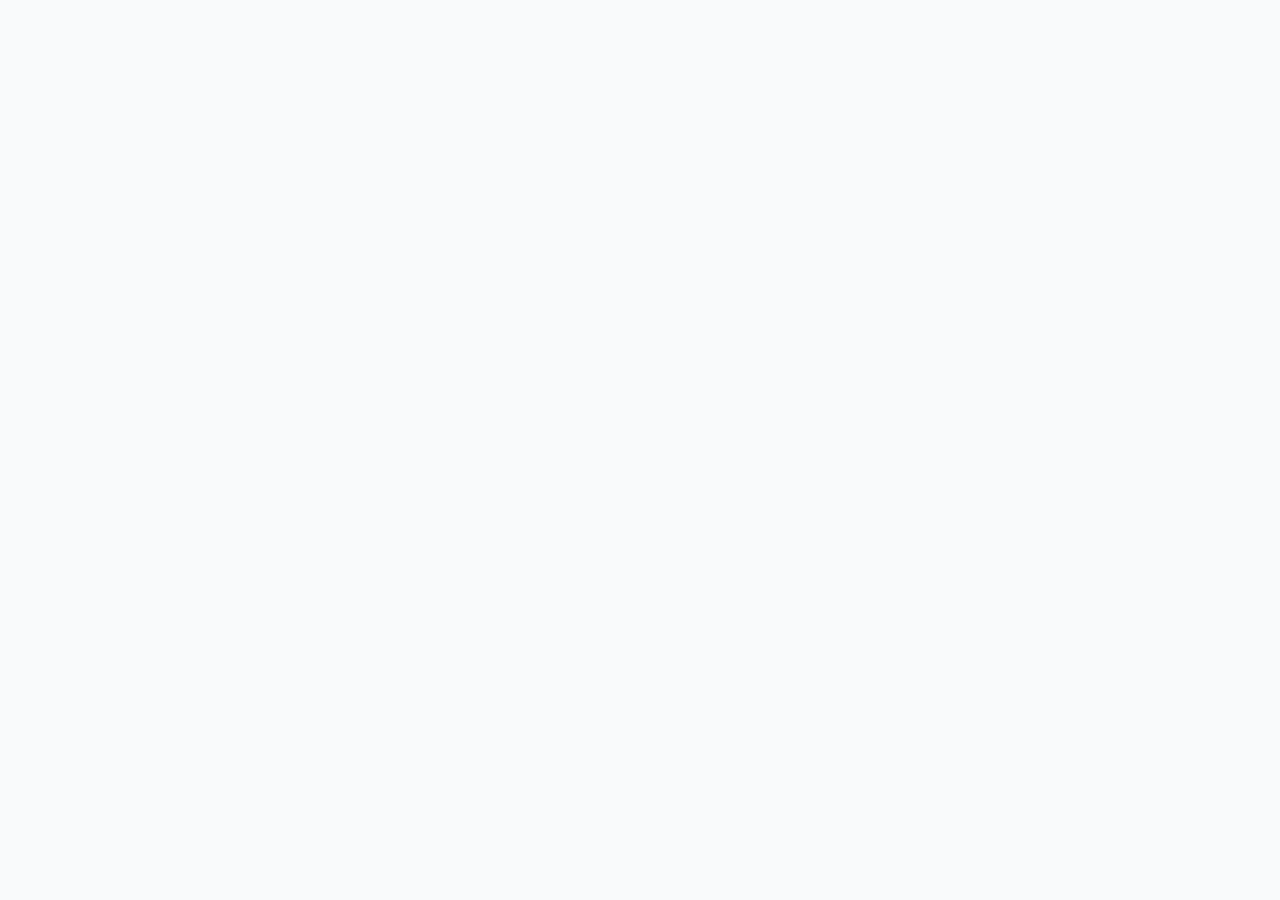
==== moive seat booking/index.html @ e33c1809 "updating with new movie booking system" ====
<!DOCTYPE html>
<html lang="en">
<head>
    <meta charset="UTF-8">
    <meta http-equiv="X-UA-Compatible" content="IE=edge">
    <meta name="viewport" content="width=device-width, initial-scale=1.0">
    <link rel="stylesheet" href="style.css">
    <title>Movie Seat booking system</title>
</head>
<body>
    <div class="container">

    </div>

    <script src="app.js"></script>
</body>
</html>
---- moive seat booking/style.css ----
@import url('https://fonts.googleapis.com/css2?family=Open+Sans&display=swap');


* {
    box-sizing: border-box;
}

body {
    background-color: #f9fafb;
    font-family: 'Open Sans', sans-serif;
    display: flex;
    align-items: center;
    justify-content: center;
    min-height: 100vh;
    margin: 0;
}

.container {
    background-color: #fff;
    border-radius: 5px;
    box-shadow: 0 2px 10px rgba(0,0,0, 0.3);
    width: 400px;
}
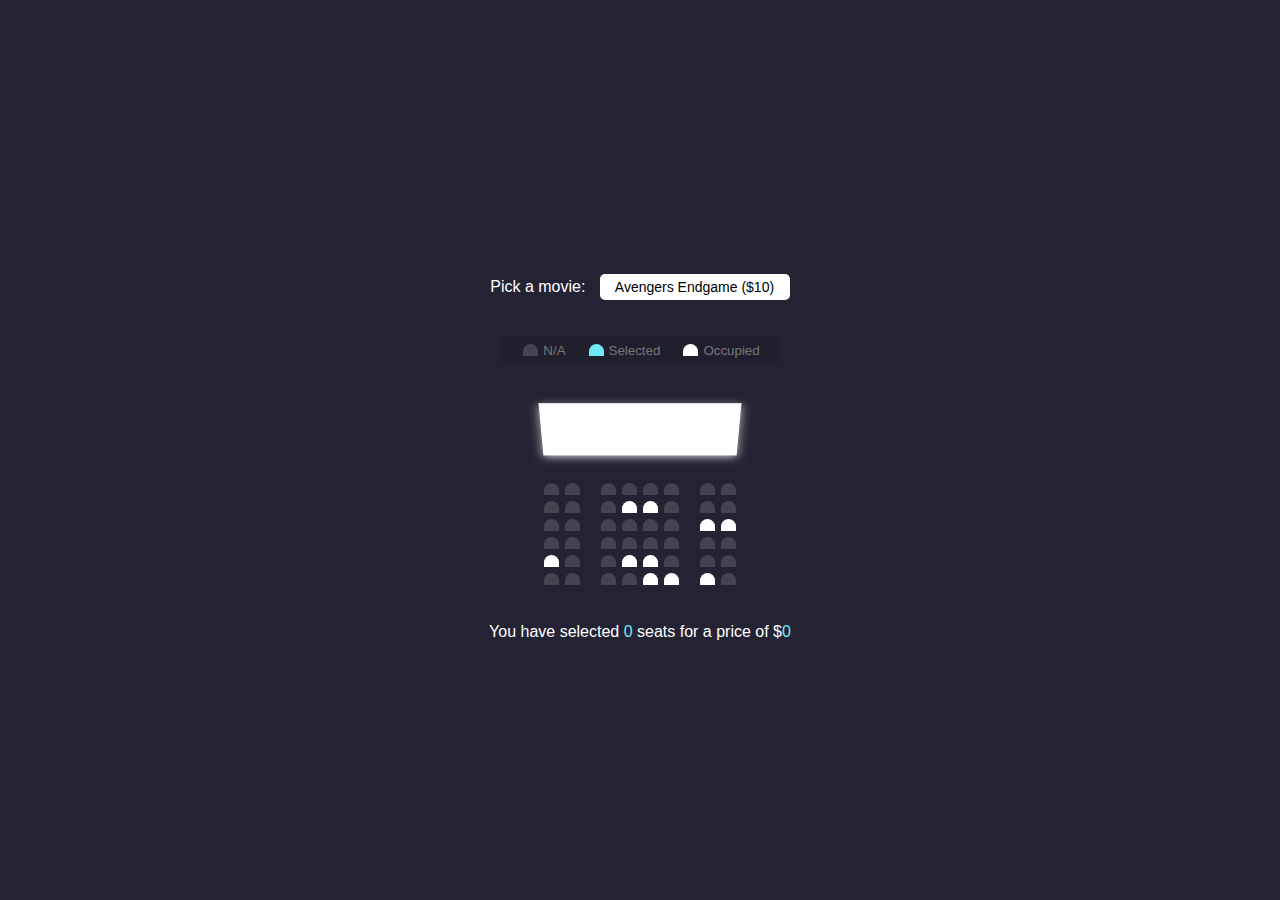
==== commit 5574bdc7: "javascript funcionallity added" ====
--- a/moive seat booking/index.html
+++ b/moive seat booking/index.html
@@ -5,12 +5,100 @@
     <meta http-equiv="X-UA-Compatible" content="IE=edge">
     <meta name="viewport" content="width=device-width, initial-scale=1.0">
     <link rel="stylesheet" href="style.css">
-    <title>Movie Seat booking system</title>
+    <title>Movie Seat booking</title>
 </head>
 <body>
+    <div class="movie-container">
+        <label>Pick a movie:</label>
+        <select id="movie">
+            <option value="10">Avengers Endgame ($10)</option>
+            <option value="12">Joker ($12)</option>
+            <option value="9">Lego Batman ($9)</option>
+            <option value="7">Shrek 2 ($7)</option>
+        </select>
+    </div>
+
+    <ul class="showcase">
+        <li>
+            <div class="seat"></div>
+            <small>N/A</small>
+        </li>
+        <li>
+            <div class="seat selected"></div>
+            <small>Selected</small>
+        </li>
+        <li>
+            <div class="seat occupied"></div>
+            <small>Occupied</small>
+        </li>
+    </ul>
+
     <div class="container">
+        <div class="screen"></div>
 
+        <div class="row">
+            <div class="seat"></div>
+            <div class="seat"></div>
+            <div class="seat"></div>
+            <div class="seat"></div>
+            <div class="seat"></div>
+            <div class="seat"></div>
+            <div class="seat"></div>
+            <div class="seat"></div>
+        </div>
+        <div class="row">
+            <div class="seat"></div>
+            <div class="seat"></div>
+            <div class="seat"></div>
+            <div class="seat occupied"></div>
+            <div class="seat occupied"></div>
+            <div class="seat"></div>
+            <div class="seat"></div>
+            <div class="seat"></div>
+        </div>
+        <div class="row">
+            <div class="seat"></div>
+            <div class="seat"></div>
+            <div class="seat"></div>
+            <div class="seat"></div>
+            <div class="seat"></div>
+            <div class="seat"></div>
+            <div class="seat occupied"></div>
+            <div class="seat occupied"></div>
+        </div>
+        <div class="row">
+            <div class="seat"></div>
+            <div class="seat"></div>
+            <div class="seat"></div>
+            <div class="seat"></div>
+            <div class="seat"></div>
+            <div class="seat"></div>
+            <div class="seat"></div>
+            <div class="seat"></div>
+        </div>
+        <div class="row">
+            <div class="seat occupied"></div>
+            <div class="seat"></div>
+            <div class="seat"></div>
+            <div class="seat occupied"></div>
+            <div class="seat occupied"></div>
+            <div class="seat"></div>
+            <div class="seat"></div>
+            <div class="seat"></div>
+        </div>
+        <div class="row">
+            <div class="seat"></div>
+            <div class="seat"></div>
+            <div class="seat"></div>
+            <div class="seat"></div>
+            <div class="seat occupied"></div>
+            <div class="seat occupied"></div>
+            <div class="seat occupied"></div>
+            <div class="seat"></div>
+        </div>
     </div>
+
+    <p class="text">You have selected <span id="count">0</span> seats for a price of $<span id="total">0</span></p>
 
     <script src="app.js"></script>
 </body>
--- a/moive seat booking/style.css
+++ b/moive seat booking/style.css
@@ -1,23 +1,115 @@
 @import url('https://fonts.googleapis.com/css2?family=Open+Sans&display=swap');
-
 
 * {
     box-sizing: border-box;
 }
 
 body {
-    background-color: #f9fafb;
-    font-family: 'Open Sans', sans-serif;
+    background-color: #242333;
+    display: flex;
+    flex-direction: column;
+    align-items: center;
+    justify-content: center;
+    color: #fff;
+    min-height: 100vh;
+    margin: 0;
+    font-family: 'Lato', sans-serif;
+}
+
+.movie-container {
+    margin: 20px 0;
+}
+
+.movie-container select {
+    background-color: #fff;
+    border: 0;
+    border-radius: 5px;
+    font-size: 14px;
+    margin-left: 10px;
+    padding: 5px 15px 5px 15px;
+    -moz-appearance: none;
+    -webkit-appearance: none;
+    appearance: none;
+}
+
+.container {
+    perspective: 1000px;
+    margin-bottom: 30px;
+}
+
+.seat {
+    background-color: #444451;
+    height: 12px;
+    width: 15px;
+    margin: 3px;
+    border-top-left-radius: 10px;
+    border-top-right-radius: 10px;
+}
+
+.seat.selected {
+    background-color: #6feaf6;
+}
+
+.seat.occupied {
+    background-color: #fff;
+}
+
+.seat:nth-of-type(2) {
+    margin-right: 18px;
+}
+
+.seat:nth-last-of-type(2) {
+    margin-left: 18px;
+}
+
+.seat:not(.occupied):hover {
+    cursor: pointer;
+    transform: scale(1.2);
+}
+
+.showcase .seat:not(.occupied):hover {
+    cursor: default;
+    transform: scale(1);
+}
+
+.showcase {
+    background-color: rgba(0, 0, 0, 0.1);
+    padding: 5px 10px;
+    border-radius: 5px;
+    color: #777;
+    list-style-type: none;
+    display: flex;
+    justify-content: space-between;
+}
+
+.showcase li {
     display: flex;
     align-items: center;
     justify-content: center;
-    min-height: 100vh;
-    margin: 0;
+    margin: 0 10px;
 }
 
-.container {
+.showcase li small {
+    margin-left: 2px;
+}
+
+.row {
+    display: flex;
+}
+
+.screen {
     background-color: #fff;
-    border-radius: 5px;
-    box-shadow: 0 2px 10px rgba(0,0,0, 0.3);
-    width: 400px;
+    height: 70px;
+    width: 100%;
+    margin: 15px 0;
+    transform: rotateX(-45deg);
+    box-shadow: 0 3px 10px rgba(255, 255, 255, 0.7);
 }
+
+p.text {
+    margin: 5px 0;
+}
+
+p.text span {
+    color: #6feaf6;
+}